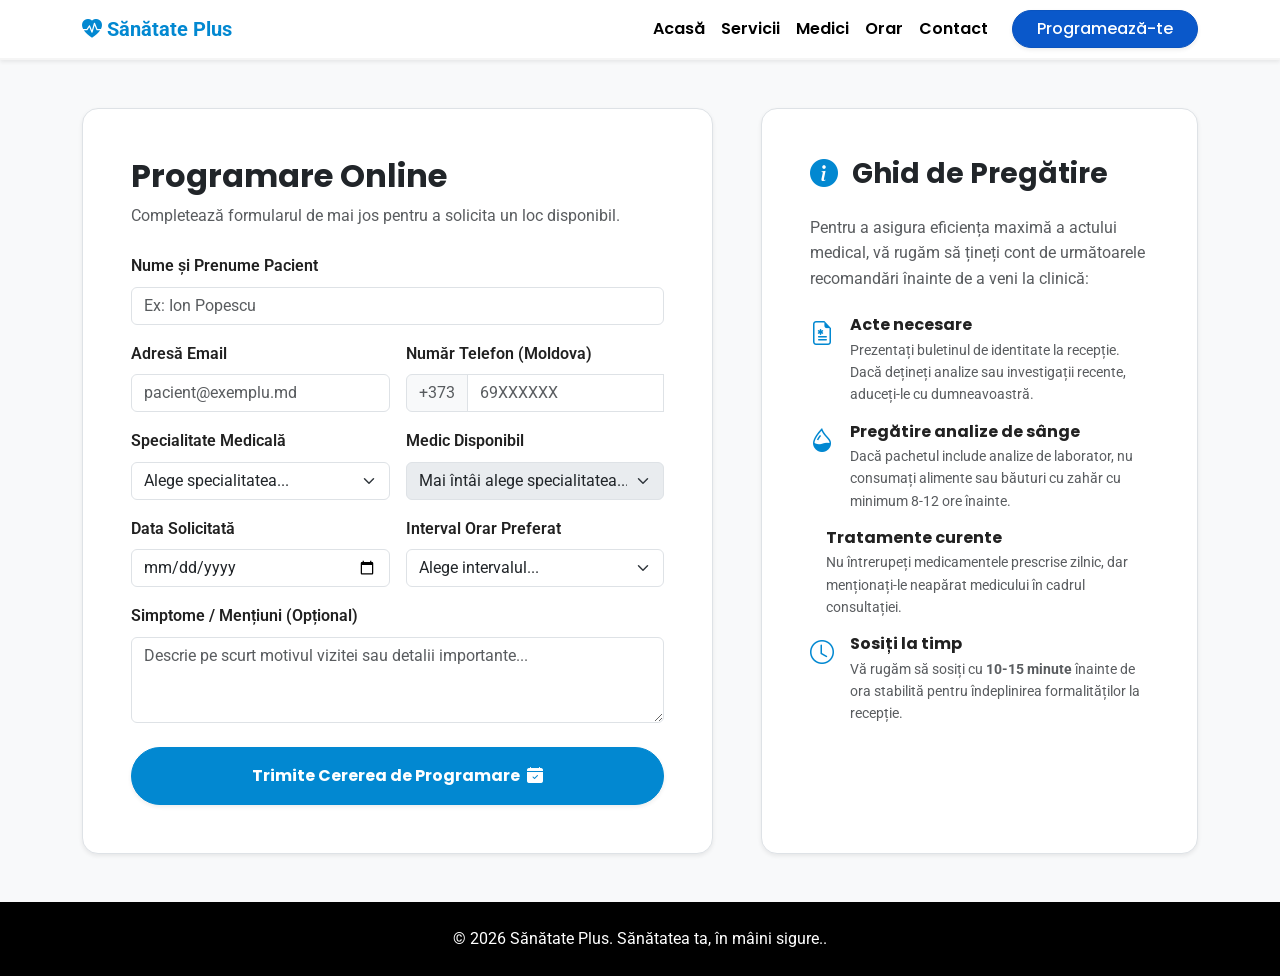
==== booking.html @ 1c83ff11 "Add files via upload" ====
<!DOCTYPE html>
<html lang="ro">
<head>
    <meta charset="UTF-8">
    <meta name="viewport" content="width=device-width, initial-scale=1.0">
    <title>Sănătate Plus - Programare Online</title>
    <link href="https://cdn.jsdelivr.net/npm/bootstrap@5.3.0/dist/css/bootstrap.min.css" rel="stylesheet">
    <link rel="stylesheet" href="https://cdn.jsdelivr.net/npm/bootstrap-icons@1.11.0/font/bootstrap-icons.css">
    <link rel="stylesheet" href="css/style.css">
</head>
<body class="bg-light d-flex flex-column min-vh-100">

    <nav class="navbar navbar-expand-lg navbar-light bg-white sticky-top shadow-sm">
        <div class="container">
            <a class="navbar-brand fw-bold text-primary" href="index.html">
                <i class="bi bi-heart-pulse-fill"></i> Sănătate Plus
            </a>
            <button class="navbar-toggler" type="button" data-bs-toggle="collapse" data-bs-target="#navbarNav">
                <span class="navbar-toggler-icon"></span>
            </button>
            <div class="collapse navbar-collapse" id="navbarNav">
                <ul class="navbar-nav ms-auto align-items-lg-center">
                    <li class="nav-item"><a class="nav-link" href="index.html">Acasă</a></li>
                    <li class="nav-item"><a class="nav-link" href="services.html">Servicii</a></li>
                    <li class="nav-item"><a class="nav-link" href="doctors.html">Medici</a></li>
                    <li class="nav-item"><a class="nav-link" href="schedule.html">Orar</a></li>
                    <li class="nav-item"><a class="nav-link" href="contact.html">Contact</a></li>
                    <li class="nav-item mt-2 mt-lg-0">
                        <a class="btn btn-primary text-white ms-lg-3 px-4 rounded-pill shadow-sm active" href="booking.html">Programează-te</a>
                    </li>
                </ul>
            </div>
        </div>
    </nav>

    <main class="container py-5">
        <div class="row g-5">
            
            <div class="col-lg-7">
                <div class="bg-white p-4 p-md-5 rounded-4 shadow-sm border">
                    <h2 class="fw-bold text-dark mb-2">Programare Online</h2>
                    <p class="text-muted mb-4">Completează formularul de mai jos pentru a solicita un loc disponibil.</p>
                    
                    <form id="bookingForm" class="needs-validation" novalidate>
                        <div class="row g-3">
                            
                            <div class="col-12">
                                <label for="nume" class="form-label fw-semibold">Nume și Prenume Pacient</label>
                                <input type="text" class="form-control" id="nume" placeholder="Ex: Ion Popescu" required>
                                <div class="invalid-feedback">Numele este obligatoriu pentru înregistrare.</div>
                            </div>

                            <div class="col-md-6">
                                <label for="email" class="form-label fw-semibold">Adresă Email</label>
                                <input type="email" class="form-control" id="email" placeholder="pacient@exemplu.md" required>
                                <div class="invalid-feedback">Introdu o adresă de email validă.</div>
                            </div>

                            <div class="col-md-6">
                                <label for="telefon" class="form-label fw-semibold">Număr Telefon (Moldova)</label>
                                <div class="input-group">
                                    <span class="input-group-text bg-light text-muted">+373</span>
                                    <input type="tel" class="form-control" id="telefon" placeholder="69XXXXXX" pattern="[0-9]{8}" required>
                                    <div class="invalid-feedback">Introdu un număr valid format din 8 cifre.</div>
                                </div>
                            </div>

                            <div class="col-md-6">
                                <label for="specialitate" class="form-label fw-semibold">Specialitate Medicală</label>
                                <select class="form-select" id="specialitate" required>
                                    <option value="" selected disabled>Alege specialitatea...</option>
                                    <option value="cardio">Cardiologie</option>
                                    <option value="derma">Dermatologie</option>
                                    <option value="orl">ORL</option>
                                    <option value="pediatrie">Pediatrie</option>
                                </select>
                                <div class="invalid-feedback">Selectează o specialitate.</div>
                            </div>

                            <div class="col-md-6">
                                <label for="medic" class="form-label fw-semibold">Medic Disponibil</label>
                                <select class="form-select" id="medic" required disabled>
                                    <option value="" selected disabled>Mai întâi alege specialitatea...</option>
                                </select>
                                <div class="invalid-feedback">Selectează un medic din listă.</div>
                            </div>

                            <div class="col-md-6">
                                <label for="dataConsult" class="form-label fw-semibold">Data Solicitată</label>
                                <input type="date" class="form-control" id="dataConsult" required>
                                <div class="invalid-feedback">Te rugăm să alegi o dată validă (începând cu ziua de azi).</div>
                            </div>

                            <div class="col-md-6">
                                <label for="oraConsult" class="form-label fw-semibold">Interval Orar Preferat</label>
                                <select class="form-select" id="oraConsult" required>
                                    <option value="" selected disabled>Alege intervalul...</option>
                                    <option value="08:00">08:00 - 10:00</option>
                                    <option value="10:00">10:00 - 12:00</option>
                                    <option value="12:00">12:00 - 14:00</option>
                                    <option value="14:00">14:00 - 16:00</option>
                                    <option value="16:00">16:00 - 18:00</option>
                                </select>
                                <div class="invalid-feedback">Alege o opțiune de timp.</div>
                            </div>

                            <div class="col-12">
                                <label for="simptome" class="form-label fw-semibold">Simptome / Mențiuni (Opțional)</label>
                                <textarea class="form-control" id="simptome" rows="3" placeholder="Descrie pe scurt motivul vizitei sau detalii importante..."></textarea>
                            </div>

                            <div class="col-12 mt-4">
                                <button type="submit" class="btn btn-primary w-100 py-3 fw-bold rounded-pill shadow-sm">
                                    Trimite Cererea de Programare <i class="bi bi-calendar-check-fill ms-1"></i>
                                </button>
                            </div>

                        </div>
                    </form>
                </div>
            </div>

            <div class="col-lg-5">
                <div class="bg-white p-4 p-md-5 rounded-4 shadow-sm border h-100">
                    <h3 class="fw-bold text-dark mb-4"><i class="bi bi-info-circle-fill text-primary me-2"></i> Ghid de Pregătire</h3>
                    <p class="text-muted">Pentru a asigura eficiența maximă a actului medical, vă rugăm să țineți cont de următoarele recomandări înainte de a veni la clinică:</p>
                    
                    <div class="mt-4">
                        <div class="d-flex align-items-start mb-3">
                            <div class="text-primary fs-4 me-3"><i class="bi bi-file-earmark-medical"></i></div>
                            <div>
                                <h6 class="fw-bold mb-1">Acte necesare</h6>
                                <p class="text-muted small mb-0">Prezentați buletinul de identitate la recepție. Dacă dețineți analize sau investigații recente, aduceți-le cu dumneavoastră.</p>
                            </div>
                        </div>

                        <div class="d-flex align-items-start mb-3">
                            <div class="text-primary fs-4 me-3"><i class="bi bi-droplet-half"></i></div>
                            <div>
                                <h6 class="fw-bold mb-1">Pregătire analize de sânge</h6>
                                <p class="text-muted small mb-0">Dacă pachetul include analize de laborator, nu consumați alimente sau băuturi cu zahăr cu minimum 8-12 ore înainte.</p>
                            </div>
                        </div>

                        <div class="d-flex align-items-start mb-3">
                            <div class="text-primary fs-4 me-3"><i class="bi bi-capsule-capsule"></i></div>
                            <div>
                                <h6 class="fw-bold mb-1">Tratamente curente</h6>
                                <p class="text-muted small mb-0">Nu întrerupeți medicamentele prescrise zilnic, dar menționați-le neapărat medicului în cadrul consultației.</p>
                            </div>
                        </div>

                        <div class="d-flex align-items-start">
                            <div class="text-primary fs-4 me-3"><i class="bi bi-clock"></i></div>
                            <div>
                                <h6 class="fw-bold mb-1">Sosiți la timp</h6>
                                <p class="text-muted small mb-0">Vă rugăm să sosiți cu <strong>10-15 minute</strong> înainte de ora stabilită pentru îndeplinirea formalităților la recepție.</p>
                            </div>
                        </div>
                    </div>
                </div>
            </div>

        </div>
    </main>

    <div class="modal fade" id="confirmationModal" tabindex="-1" aria-labelledby="confirmationModalLabel" aria-hidden="true">
        <div class="modal-dialog modal-dialog-centered">
            <div class="modal-content border-0 shadow rounded-4 overflow-hidden">
                <div class="modal-header bg-success text-white py-3">
                    <h5 class="modal-title fw-bold" id="confirmationModalLabel"><i class="bi bi-patch-check-fill me-2"></i> Cerere recepționată!</h5>
                    <button type="button" class="btn-close btn-close-white" data-bs-dismiss="modal" aria-label="Close"></button>
                </div>
                <div class="modal-body text-center p-4">
                    <div class="text-success fs-1 mb-3"><i class="bi bi-calendar2-check"></i></div>
                    <h4 class="fw-bold mb-2">Vă mulțumim, <span id="summaryNume"></span>!</h4>
                    <p class="text-muted mb-4">Solicitarea dumneavoastră a fost trimisă cu succes în sistemul registraturii.</p>
                    
                    <div class="bg-light p-3 rounded-3 text-start mb-4 small">
                        <div class="mb-1"><strong>Specialitate:</strong> <span id="summarySpec"></span></div>
                        <div class="mb-1"><strong>Medic selectat:</strong> <span id="summaryMedic"></span></div>
                        <div><strong>Dată solicitată:</strong> <span id="summaryData"></span></div>
                    </div>

                    <p class="small text-secondary mb-0">Un operator al call-center-ului nostru vă va contacta telefonic pentru confirmarea finală a intervalului orar fix.</p>
                </div>
                <div class="modal-footer bg-light border-0 justify-content-center">
                    <button type="button" class="btn btn-success px-4 rounded-pill" data-bs-dismiss="modal">Am înțeles</button>
                </div>
            </div>
        </div>
    </div>

    <footer class="bg-black text-white py-4 mt-auto">
        <div class="container text-center">
            <p class="mb-0">&copy; 2026 Sănătate Plus. Sănătatea ta, în mâini sigure..</p>
        </div>
    </footer >

<button id="backToTop" class="btn btn-primary position-fixed bottom-0 end-0 m-4 rounded-circle d-none shadow-lg d-flex align-items-center justify-content-center" style="width: 50px; height: 50px; z-index: 1000; opacity: 0; transition: all 0.3s ease;">
        <span class="fs-4 text-white fw-bold" style="line-height: 0; margin-top: -3px;">▲</span>
    </button>

    <script src="https://cdn.jsdelivr.net/npm/bootstrap@5.3.0/dist/js/bootstrap.bundle.min.js"></script>
    <script src="js/main.js"></script>
    <script src="js/validation.js"></script>
    <script src="js/booking.js"></script>
</body>
</html>
---- css/style.css ----
@import url('https://fonts.googleapis.com/css2?family=Poppins:wght=400;500;600;700&family=Roboto:wght=300;400;500;700&display=swap');

:root {
    --primary-medical: #0288D1;   /* Albastru medical */
    --accent-health: #00897B;    /* Verde sănătate */
    --neutral-dark: #212121;     /* Text principal / Neutru închis */
    --neutral-light: #F5F5F5;    /* Fundaluri / Neutru deschis */
    --white: #FFFFFF;
    
    --font-titles: 'Poppins', sans-serif;
    --font-body: 'Roboto', sans-serif;
}

body {
    font-family: var(--font-body);
    color: var(--neutral-dark);
    background-color: var(--white);
    line-height: 1.6;
}

h1, h2, h3, h4, h5, h6 {
    font-family: var(--font-titles);
    color: var(--neutral-dark);
    font-weight: 600;
}

.text-primary {
    color: var(--primary-medical) !important;
}

.bg-primary {
    background-color: var(--primary-medical) !important;
}

.btn-primary {
    background-color: var(--primary-medical);
    border-color: var(--primary-medical);
    font-family: var(--font-titles);
    font-weight: 500;
    transition: all 0.3s ease;
}

.btn-primary:hover, .btn-primary:focus {
    background-color: #0277BD !important;
    border-color: #0277BD !important;
}

.text-accent {
    color: var(--accent-health) !important;
}

.bg-accent {
    background-color: var(--accent-health) !important;
}

.navbar {
    border-bottom: 2px solid var(--neutral-light);
    background-color: var(--white) !important;
}

.navbar-nav .nav-link {
    font-family: var(--font-titles);
    font-weight: 600;                 /* Boldat */
    color: #000000 !important;        /* Negru complet */
    padding: 0.5rem 1rem;
    transition: color 0.2s ease;
}

.navbar-nav .nav-link:hover {
    color: var(--primary-medical) !important;
}

.navbar-nav .nav-link.active {
    color: var(--accent-health) !important;
    border-bottom: 2px solid var(--accent-health);
}

.accordion-button:not(.collapsed) {
    background-color: var(--neutral-light);
    color: var(--primary-medical);
    box-shadow: none;
}

.accordion-button:focus {
    border-color: var(--primary-medical);
    box-shadow: 0 0 0 0.25rem rgba(2, 136, 209, 0.25);
}

.img-optimized {
    max-width: 100%;
    height: auto;
    object-fit: cover;
    border-radius: 8px;
}

.social-link, .hover-opacity {
    transition: all 0.2s ease;
}

.social-link:hover, .hover-opacity:hover {
    transform: translateY(-3px);
    color: var(--accent-health) !important;
}

.card {
    transition: transform 0.3s ease, box-shadow 0.3s ease !important;
    will-change: transform;
}

.card:hover {
    transform: translateY(-5px); 
    box-shadow: 0 10px 20px rgba(0, 0, 0, 0.15) !important;
}


.status-dot {
    height: 9px;
    width: 9px;
    border-radius: 50%;
    display: inline-block;
    margin-right: 6px;
}

.bg-available { background-color: #198754; }
.bg-limited   { background-color: #ffc107; }
.bg-busy      { background-color: #dc3545; }

.nav-tabs .nav-link {
    color: var(--neutral-dark);
    border: 1px solid transparent;
    border-top-left-radius: 0.5rem;
    border-top-right-radius: 0.5rem;
    transition: all 0.2s ease;
}

.nav-tabs .nav-link.active {
    background-color: var(--primary-medical) !important;
    color: var(--white) !important;
    border-color: var(--primary-medical) !important;
}

.nav-tabs .nav-link:hover:not(.active) {
    background-color: var(--neutral-light);
    border-color: transparent;
}

.rating-stars {
    color: #ffc107;
    font-size: 0.9rem;
    margin-top: 4px;
}
.zona-detalii-specialitate {
    animation: fluidFadeIn 0.4s ease-in-out;
}

@keyframes fluidFadeIn {
    from {
        opacity: 0;
        transform: translateY(8px);
    }
    to {
        opacity: 1;
        transform: translateY(0);
    }
}

.filter-btn {
    transition: all 0.25s ease;
    font-family: var(--font-titles);
    font-weight: 500;
}


/* 1. Mobil (<768px) */
@media (max-width: 767.98px) {
    body {
        font-size: 14px;
    }
    .navbar-nav {
        padding: 1rem 0;
    }
    .navbar-nav .nav-link.active {
        border-bottom: none;
        border-left: 3px solid var(--accent-health);
        padding-left: 10px;
    }
    .py-5 {
        padding-top: 2.5rem !important;
        padding-bottom: 2.5rem !important;
    }
        #coloana-detalii .border-end {
        border-right: none !important;
        border-bottom: 1px solid #dee2e6 !important;
        padding-bottom: 1.5rem !important;
        margin-bottom: 1.5rem !important;
    }
}

/* 2. Tabletă (768px - 1199.98px) */
@media (min-width: 768px) and (max-width: 1199.98px) {
    body {
        font-size: 15px;
    }
    
    #coloana-detalii .border-end {
        border-right: none !important;
        border-bottom: 1px solid #dee2e6 !important;
        padding-bottom: 1.5rem !important;
        margin-bottom: 1.5rem !important;
    }
}

/* 3. Desktop (≥1200px) */
@media (min-width: 1200px) {
    body {
        font-size: 16px;
    }
}
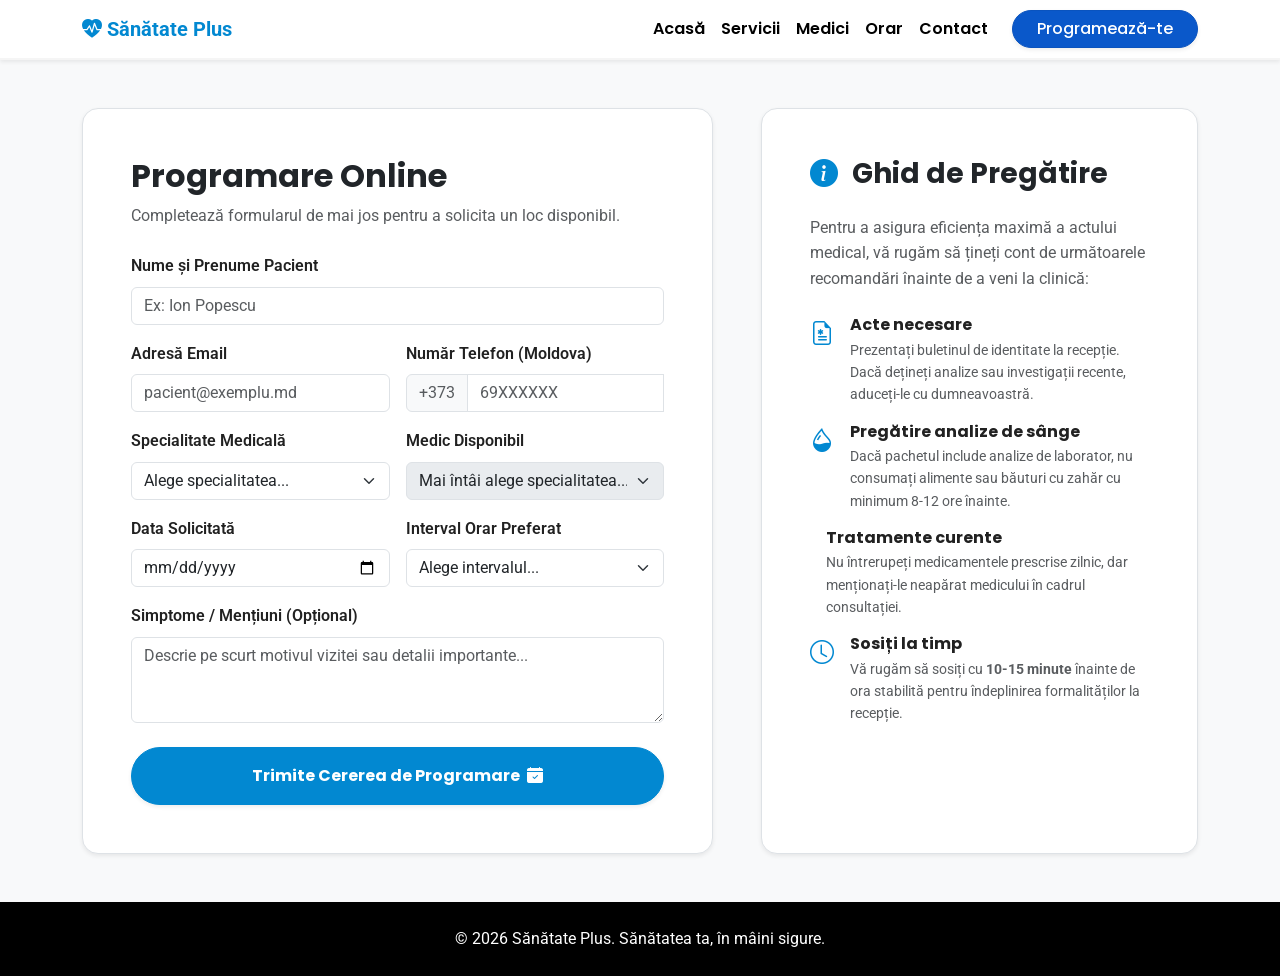
==== commit b61be6fe: "Update booking.html" ====
--- a/booking.html
+++ b/booking.html
@@ -45,8 +45,8 @@
                         <div class="row g-3">
                             
                             <div class="col-12">
-                                <label for="nume" class="form-label fw-semibold">Nume și Prenume Pacient</label>
-                                <input type="text" class="form-control" id="nume" placeholder="Ex: Ion Popescu" required>
+                                <label for="patientName" class="form-label fw-semibold">Nume și Prenume Pacient</label>
+                                <input type="text" class="form-control" id="patientName" placeholder="Ex: Ion Popescu" required>
                                 <div class="invalid-feedback">Numele este obligatoriu pentru înregistrare.</div>
                             </div>
 
@@ -66,40 +66,44 @@
                             </div>
 
                             <div class="col-md-6">
-                                <label for="specialitate" class="form-label fw-semibold">Specialitate Medicală</label>
-                                <select class="form-select" id="specialitate" required>
+                                <label for="bookingSpecialty" class="form-label fw-semibold">Specialitate Medicală</label>
+                                <select class="form-select" id="bookingSpecialty" required>
                                     <option value="" selected disabled>Alege specialitatea...</option>
-                                    <option value="cardio">Cardiologie</option>
-                                    <option value="derma">Dermatologie</option>
+                                    <option value="cardiologie">Cardiologie</option>
+                                    <option value="dermatologie">Dermatologie</option>
+                                    <option value="neurologie">Neurologie</option>
                                     <option value="orl">ORL</option>
+                                    <option value="endocrinologie">Endocrinologie</option>
                                     <option value="pediatrie">Pediatrie</option>
+                                    <option value="imagistica">Ecografie / Imagistică</option>
+                                    <option value="alergologie">Alergologie</option>
                                 </select>
                                 <div class="invalid-feedback">Selectează o specialitate.</div>
                             </div>
 
                             <div class="col-md-6">
-                                <label for="medic" class="form-label fw-semibold">Medic Disponibil</label>
-                                <select class="form-select" id="medic" required disabled>
+                                <label for="bookingDoctor" class="form-label fw-semibold">Medic Disponibil</label>
+                                <select class="form-select" id="bookingDoctor" required disabled>
                                     <option value="" selected disabled>Mai întâi alege specialitatea...</option>
                                 </select>
                                 <div class="invalid-feedback">Selectează un medic din listă.</div>
                             </div>
 
                             <div class="col-md-6">
-                                <label for="dataConsult" class="form-label fw-semibold">Data Solicitată</label>
-                                <input type="date" class="form-control" id="dataConsult" required>
-                                <div class="invalid-feedback">Te rugăm să alegi o dată validă (începând cu ziua de azi).</div>
-                            </div>
-
-                            <div class="col-md-6">
-                                <label for="oraConsult" class="form-label fw-semibold">Interval Orar Preferat</label>
-                                <select class="form-select" id="oraConsult" required>
+                                <label for="bookingDate" class="form-label fw-semibold">Data Solicitată</label>
+                                <input type="date" class="form-control" id="bookingDate" required>
+                                <div class="invalid-feedback">Te rugăm să alegi o dată validă.</div>
+                            </div>
+
+                            <div class="col-md-6">
+                                <label for="bookingTime" class="form-label fw-semibold">Interval Orar Preferat</label>
+                                <select class="form-select" id="bookingTime" required>
                                     <option value="" selected disabled>Alege intervalul...</option>
-                                    <option value="08:00">08:00 - 10:00</option>
-                                    <option value="10:00">10:00 - 12:00</option>
-                                    <option value="12:00">12:00 - 14:00</option>
-                                    <option value="14:00">14:00 - 16:00</option>
-                                    <option value="16:00">16:00 - 18:00</option>
+                                    <option value="08:00 - 10:00">08:00 - 10:00</option>
+                                    <option value="10:00 - 12:00">10:00 - 12:00</option>
+                                    <option value="12:00 - 14:00">12:00 - 14:00</option>
+                                    <option value="14:00 - 16:00">14:00 - 16:00</option>
+                                    <option value="16:00 - 18:00">16:00 - 18:00</option>
                                 </select>
                                 <div class="invalid-feedback">Alege o opțiune de timp.</div>
                             </div>
@@ -193,11 +197,11 @@
 
     <footer class="bg-black text-white py-4 mt-auto">
         <div class="container text-center">
-            <p class="mb-0">&copy; 2026 Sănătate Plus. Sănătatea ta, în mâini sigure..</p>
-        </div>
-    </footer >
-
-<button id="backToTop" class="btn btn-primary position-fixed bottom-0 end-0 m-4 rounded-circle d-none shadow-lg d-flex align-items-center justify-content-center" style="width: 50px; height: 50px; z-index: 1000; opacity: 0; transition: all 0.3s ease;">
+            <p class="mb-0">&copy; 2026 Sănătate Plus. Sănătatea ta, în mâini sigure.</p>
+        </div>
+    </footer>
+
+    <button id="backToTop" class="btn btn-primary position-fixed bottom-0 end-0 m-4 rounded-circle d-none shadow-lg d-flex align-items-center justify-content-center" style="width: 50px; height: 50px; z-index: 1000; opacity: 0; transition: all 0.3s ease;">
         <span class="fs-4 text-white fw-bold" style="line-height: 0; margin-top: -3px;">▲</span>
     </button>
 
@@ -206,4 +210,4 @@
     <script src="js/validation.js"></script>
     <script src="js/booking.js"></script>
 </body>
-</html>+</html>
